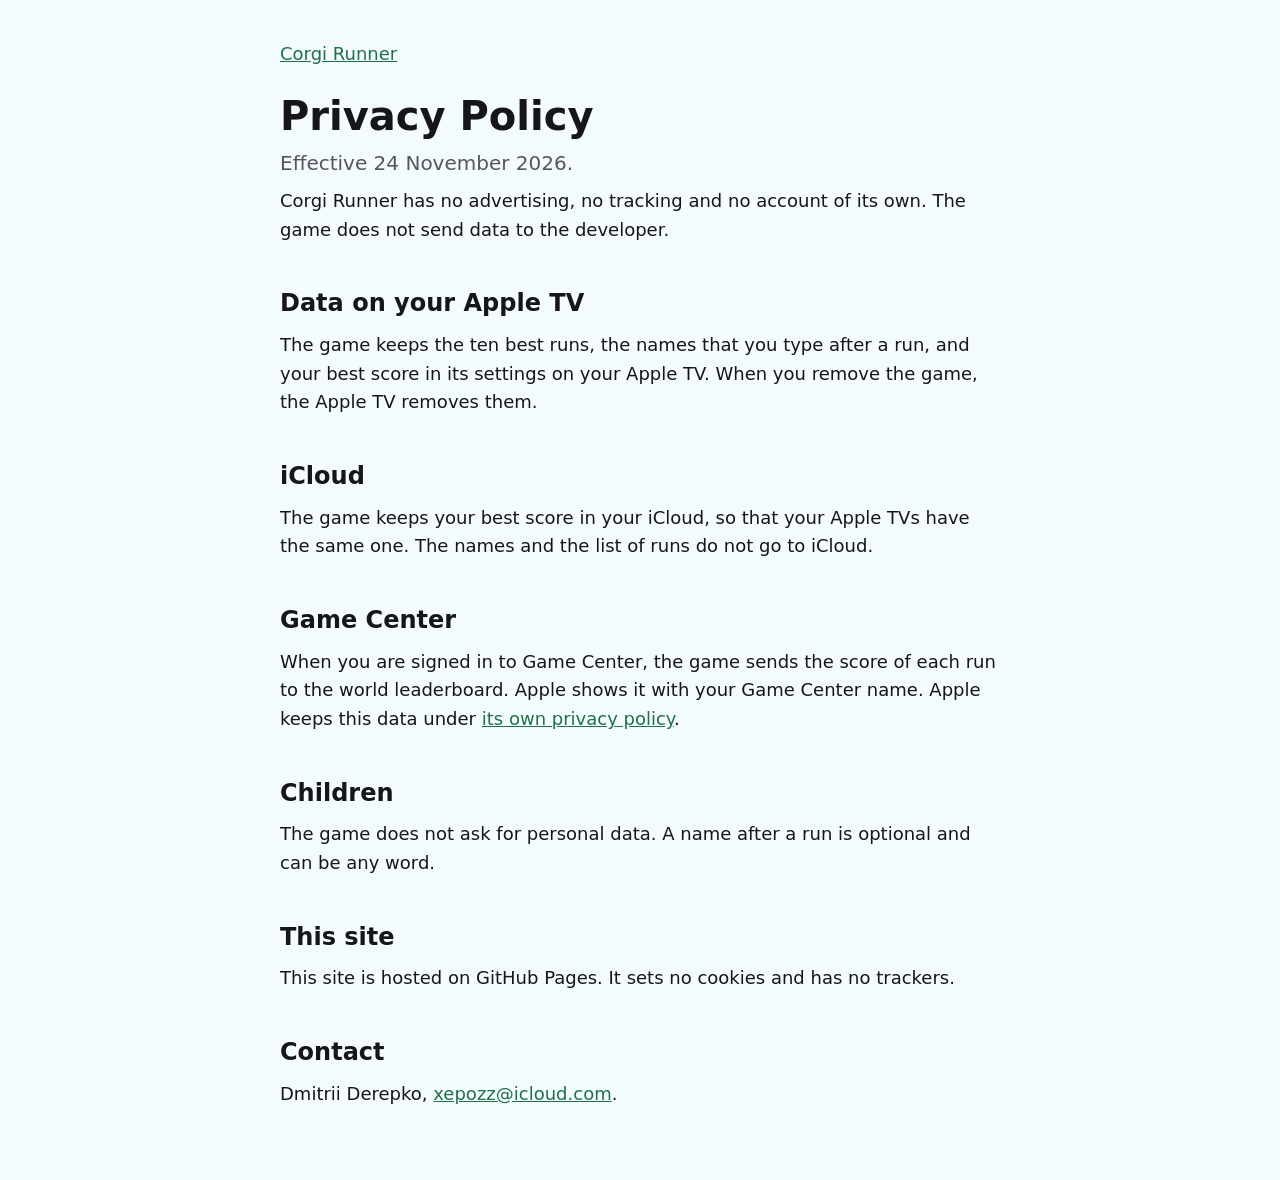
==== privacy.html @ 6d64ce17 "Corgi Runner: site and privacy policy" ====
<!DOCTYPE html>
<html lang="en">
<head>
<meta charset="UTF-8">
<meta name="viewport" content="width=device-width, initial-scale=1">
<title>Privacy Policy — Corgi Runner</title>
<link rel="stylesheet" href="style.css">
</head>
<body>
<main>
<p><a href="./">Corgi Runner</a></p>
<h1>Privacy Policy</h1>
<p class="lead">Effective 24 November 2026.</p>
<p>Corgi Runner has no advertising, no tracking and no account of its own. The game does not send data to the developer.</p>

<h2>Data on your Apple TV</h2>
<p>The game keeps the ten best runs, the names that you type after a run, and your best score in its settings on your Apple TV. When you remove the game, the Apple TV removes them.</p>

<h2>iCloud</h2>
<p>The game keeps your best score in your iCloud, so that your Apple TVs have the same one. The names and the list of runs do not go to iCloud.</p>

<h2>Game Center</h2>
<p>When you are signed in to Game Center, the game sends the score of each run to the world leaderboard. Apple shows it with your Game Center name. Apple keeps this data under <a href="https://www.apple.com/legal/privacy/">its own privacy policy</a>.</p>

<h2>Children</h2>
<p>The game does not ask for personal data. A name after a run is optional and can be any word.</p>

<h2>This site</h2>
<p>This site is hosted on GitHub Pages. It sets no cookies and has no trackers.</p>

<h2>Contact</h2>
<p>Dmitrii Derepko, <a href="mailto:xepozz@icloud.com">xepozz@icloud.com</a>.</p>
</main>
</body>
</html>
---- style.css ----
:root { color-scheme: light dark; --bg: #f4fbff; --text: #16161a; --muted: #55555e; --link: #1f7146; }
@media (prefers-color-scheme: dark) { :root { --bg: #0b1830; --text: #f3f3f5; --muted: #a9b4c8; --link: #7bf2a5; } }
* { box-sizing: border-box; }
body { margin: 0; background: var(--bg); color: var(--text); font: 18px/1.6 -apple-system, system-ui, sans-serif; }
main { max-width: 760px; margin: 0 auto; padding: 32px 20px 64px; }
h1 { font-size: 40px; line-height: 1.15; margin: 24px 0 8px; }
h2 { font-size: 24px; margin: 40px 0 8px; }
p { margin: 8px 0; }
.lead { color: var(--muted); font-size: 20px; }
img { width: 100%; height: auto; border-radius: 16px; display: block; }
table { border-collapse: collapse; width: 100%; margin: 12px 0; }
td { padding: 8px 12px 8px 0; border-bottom: 1px solid color-mix(in srgb, var(--muted) 30%, transparent); vertical-align: top; }
a { color: var(--link); }
footer { margin-top: 48px; color: var(--muted); }
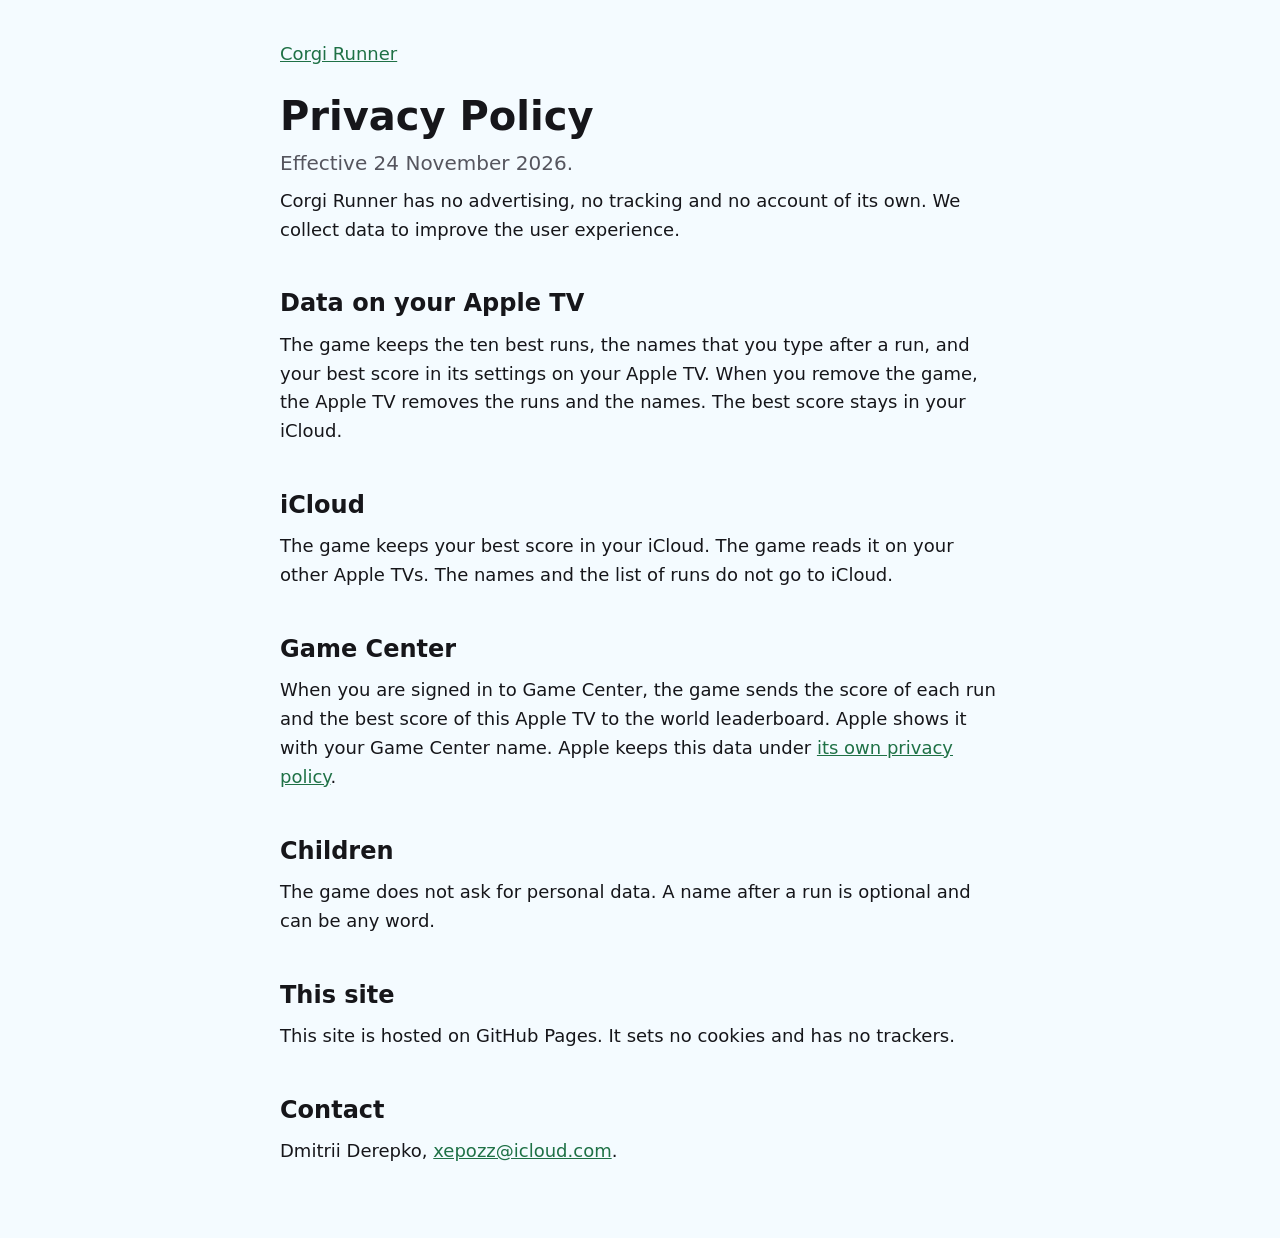
==== commit 9d2fe0bc: "Privacy policy: the data that the game collects" ====
--- a/privacy.html
+++ b/privacy.html
@@ -11,16 +11,16 @@
 <p><a href="./">Corgi Runner</a></p>
 <h1>Privacy Policy</h1>
 <p class="lead">Effective 24 November 2026.</p>
-<p>Corgi Runner has no advertising, no tracking and no account of its own. The game does not send data to the developer.</p>
+<p>Corgi Runner has no advertising, no tracking and no account of its own. We collect data to improve the user experience.</p>
 
 <h2>Data on your Apple TV</h2>
-<p>The game keeps the ten best runs, the names that you type after a run, and your best score in its settings on your Apple TV. When you remove the game, the Apple TV removes them.</p>
+<p>The game keeps the ten best runs, the names that you type after a run, and your best score in its settings on your Apple TV. When you remove the game, the Apple TV removes the runs and the names. The best score stays in your iCloud.</p>
 
 <h2>iCloud</h2>
-<p>The game keeps your best score in your iCloud, so that your Apple TVs have the same one. The names and the list of runs do not go to iCloud.</p>
+<p>The game keeps your best score in your iCloud. The game reads it on your other Apple TVs. The names and the list of runs do not go to iCloud.</p>
 
 <h2>Game Center</h2>
-<p>When you are signed in to Game Center, the game sends the score of each run to the world leaderboard. Apple shows it with your Game Center name. Apple keeps this data under <a href="https://www.apple.com/legal/privacy/">its own privacy policy</a>.</p>
+<p>When you are signed in to Game Center, the game sends the score of each run and the best score of this Apple TV to the world leaderboard. Apple shows it with your Game Center name. Apple keeps this data under <a href="https://www.apple.com/legal/privacy/">its own privacy policy</a>.</p>
 
 <h2>Children</h2>
 <p>The game does not ask for personal data. A name after a run is optional and can be any word.</p>
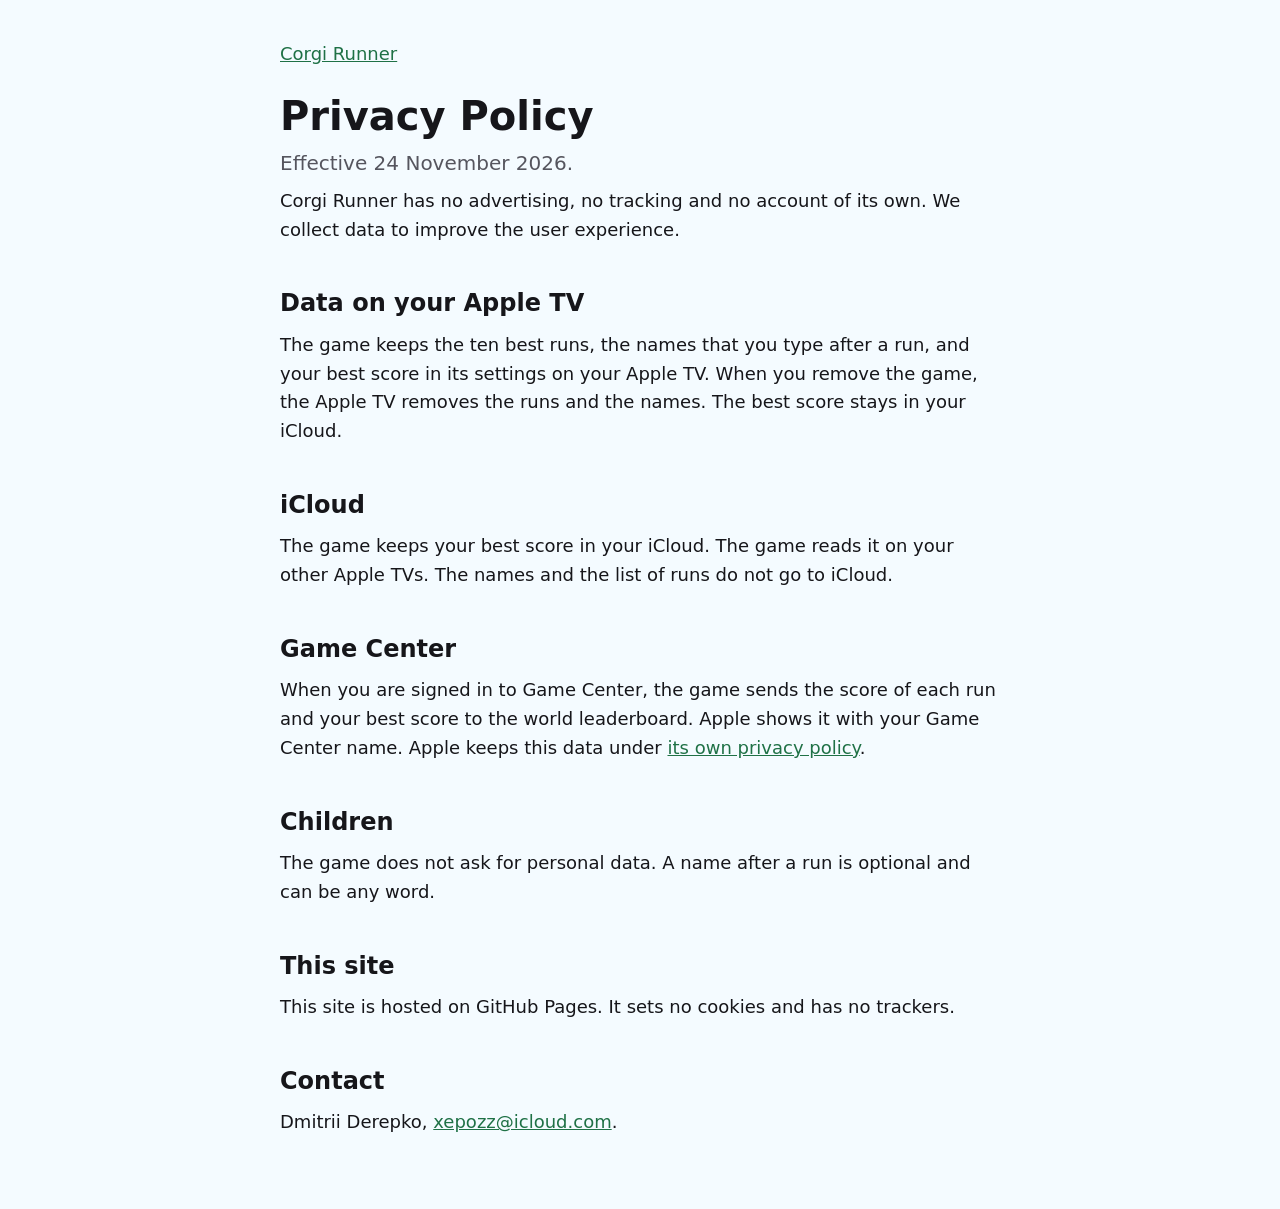
==== commit ecc06f13: "Privacy policy: the score that goes to Game Center" ====
--- a/privacy.html
+++ b/privacy.html
@@ -20,7 +20,7 @@
 <p>The game keeps your best score in your iCloud. The game reads it on your other Apple TVs. The names and the list of runs do not go to iCloud.</p>
 
 <h2>Game Center</h2>
-<p>When you are signed in to Game Center, the game sends the score of each run and the best score of this Apple TV to the world leaderboard. Apple shows it with your Game Center name. Apple keeps this data under <a href="https://www.apple.com/legal/privacy/">its own privacy policy</a>.</p>
+<p>When you are signed in to Game Center, the game sends the score of each run and your best score to the world leaderboard. Apple shows it with your Game Center name. Apple keeps this data under <a href="https://www.apple.com/legal/privacy/">its own privacy policy</a>.</p>
 
 <h2>Children</h2>
 <p>The game does not ask for personal data. A name after a run is optional and can be any word.</p>
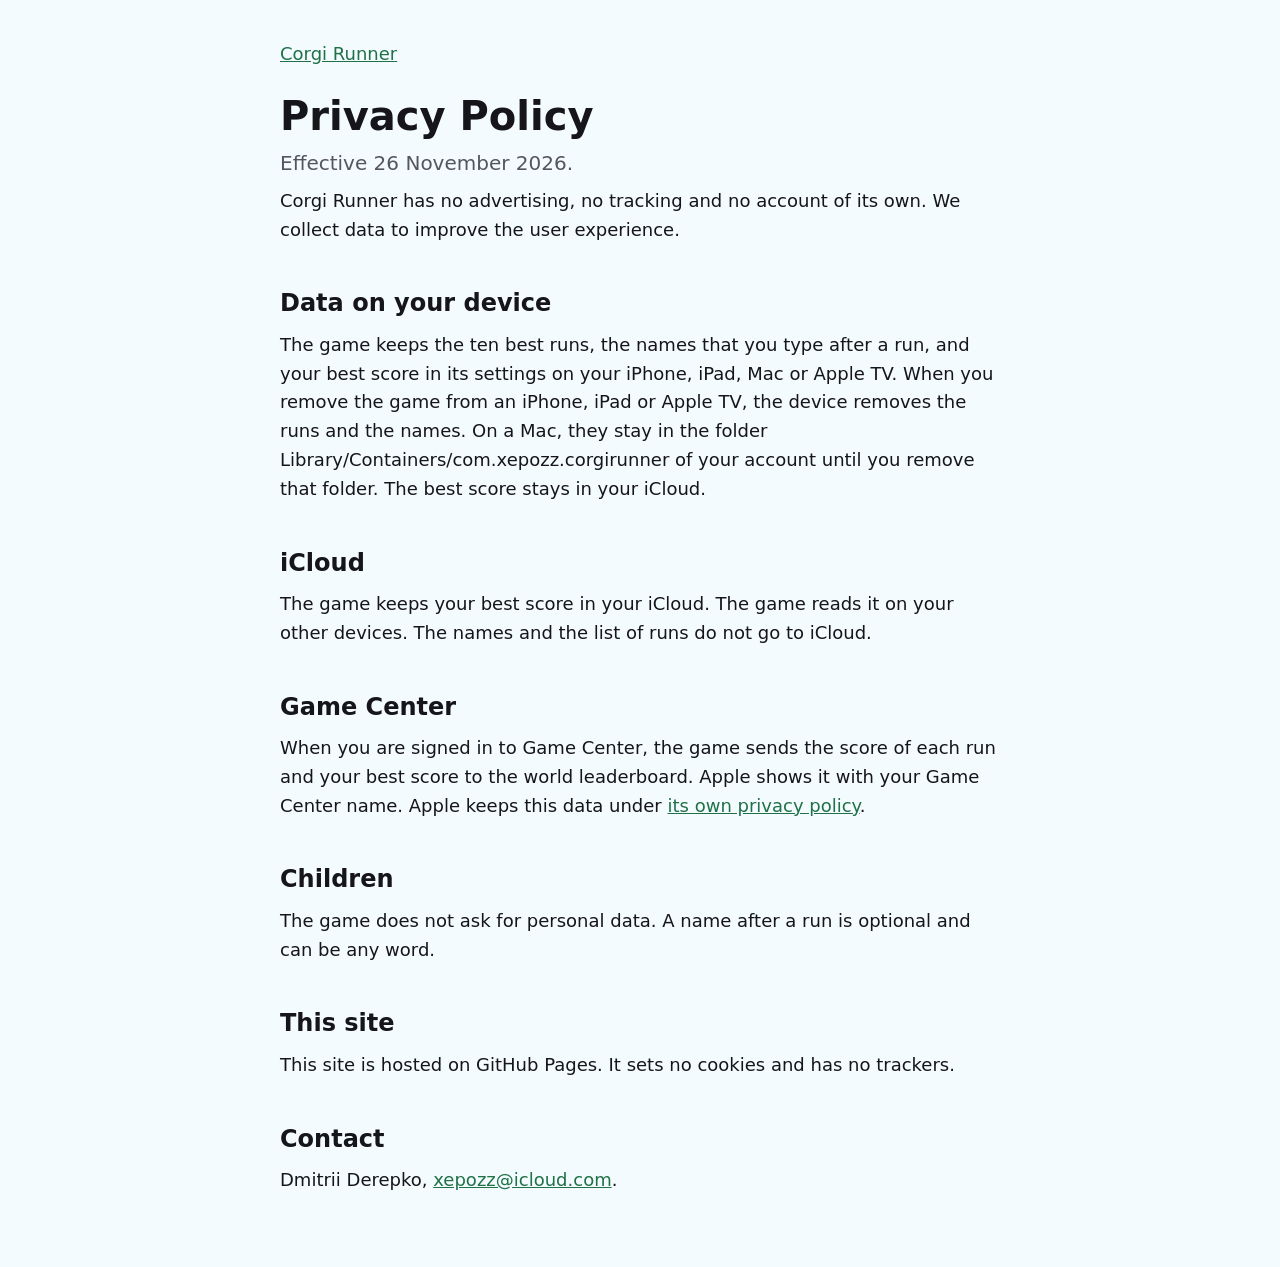
==== commit 5f559379: "The iPhone, iPad and Mac version: controls and policy" ====
--- a/privacy.html
+++ b/privacy.html
@@ -10,14 +10,14 @@
 <main>
 <p><a href="./">Corgi Runner</a></p>
 <h1>Privacy Policy</h1>
-<p class="lead">Effective 24 November 2026.</p>
+<p class="lead">Effective 26 November 2026.</p>
 <p>Corgi Runner has no advertising, no tracking and no account of its own. We collect data to improve the user experience.</p>
 
-<h2>Data on your Apple TV</h2>
-<p>The game keeps the ten best runs, the names that you type after a run, and your best score in its settings on your Apple TV. When you remove the game, the Apple TV removes the runs and the names. The best score stays in your iCloud.</p>
+<h2>Data on your device</h2>
+<p>The game keeps the ten best runs, the names that you type after a run, and your best score in its settings on your iPhone, iPad, Mac or Apple TV. When you remove the game from an iPhone, iPad or Apple TV, the device removes the runs and the names. On a Mac, they stay in the folder Library/Containers/com.xepozz.corgirunner of your account until you remove that folder. The best score stays in your iCloud.</p>
 
 <h2>iCloud</h2>
-<p>The game keeps your best score in your iCloud. The game reads it on your other Apple TVs. The names and the list of runs do not go to iCloud.</p>
+<p>The game keeps your best score in your iCloud. The game reads it on your other devices. The names and the list of runs do not go to iCloud.</p>
 
 <h2>Game Center</h2>
 <p>When you are signed in to Game Center, the game sends the score of each run and your best score to the world leaderboard. Apple shows it with your Game Center name. Apple keeps this data under <a href="https://www.apple.com/legal/privacy/">its own privacy policy</a>.</p>
